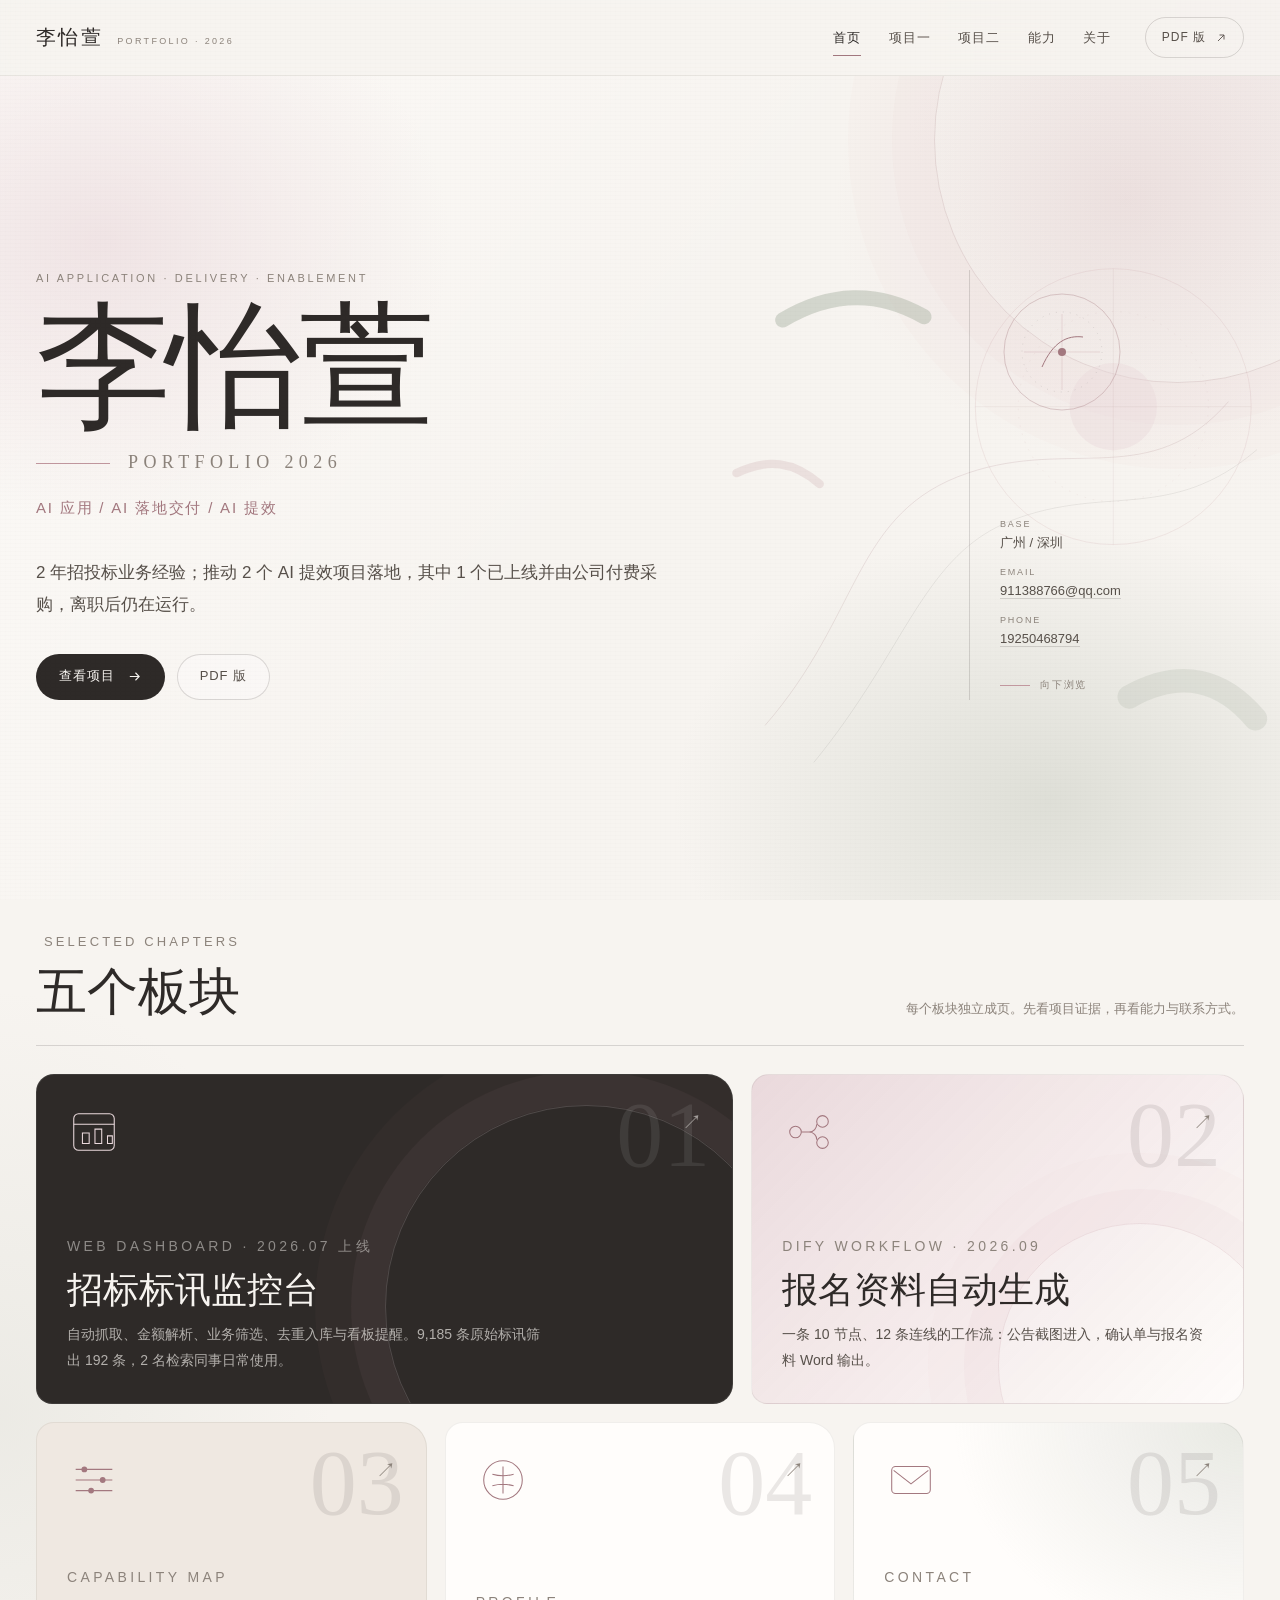
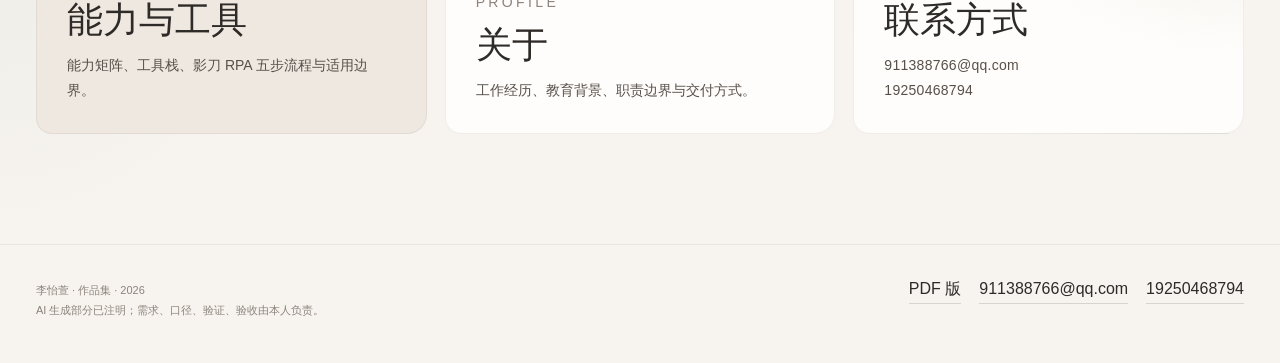
==== index.html @ 3e57e95d "视频优化并调整展示顺序；PDF 改为中性文件名" ====
<!DOCTYPE html>
<html lang="zh-CN">
<head>
<meta charset="utf-8">
<meta name="viewport" content="width=device-width, initial-scale=1">
<meta name="description" content="李怡萱 · AI 应用与落地交付作品集：招标标讯监控台、报名资料自动生成、能力与工具。">
<title>李怡萱 · 作品集 ｜ AI 应用 / 落地交付</title>
<link rel="stylesheet" href="assets/css/tokens.css">
<link rel="stylesheet" href="assets/css/site.css">
<script>document.documentElement.classList.add('js');</script>
</head>
<body data-page="home">
<a class="skip-link" href="#main">跳到正文</a>

<header class="site-header">
  <div class="shell header-inner">
    <a class="brand" href="index.html" aria-label="李怡萱作品集首页">
      <span class="brand-name">李怡萱</span>
      <span class="brand-meta">Portfolio · 2026</span>
    </a>
    <nav class="nav-links" aria-label="主导航">
      <a href="index.html" data-page="home" aria-current="page">首页</a>
      <a href="project-1.html" data-page="project-1">项目一</a>
      <a href="project-2.html" data-page="project-2">项目二</a>
      <a href="skills.html" data-page="skills">能力</a>
      <a href="about.html" data-page="about">关于</a>
    </nav>
    <a class="header-action" href="portfolio.pdf" target="_blank" rel="noopener">
      PDF 版
      <svg viewBox="0 0 16 16" fill="none" aria-hidden="true"><path d="M4 12 12 4M6 4h6v6" stroke="currentColor" stroke-width="1.2"/></svg>
    </a>
  </div>
</header>

<main id="main">
  <section class="home-hero">
    <div class="hero-wash" aria-hidden="true"></div>
    <div class="hero-art" aria-hidden="true">
      <svg viewBox="0 0 700 700" fill="none">
        <path d="M88 593C203 461 193 339 329 293C452 251 547 314 639 208" stroke="#A3787F" stroke-opacity=".23" stroke-width="1"/>
        <path d="M146 637C258 500 276 390 382 349C494 306 570 353 673 265" stroke="#2E2A28" stroke-opacity=".10" stroke-width="1"/>
        <circle cx="502" cy="214" r="164" stroke="#C2989F" stroke-opacity=".22" stroke-width="1"/>
        <circle cx="502" cy="214" r="113" stroke="#C2989F" stroke-opacity=".15" stroke-width="1" stroke-dasharray="2 8"/>
        <circle cx="502" cy="214" r="52" fill="#EAD9DC" fill-opacity=".48"/>
        <path d="M502 50V378M338 214H666" stroke="#A3787F" stroke-opacity=".13" stroke-width="1"/>
        <path d="M109 111C164 78 221 75 277 107" stroke="#B9BFB2" stroke-opacity=".62" stroke-width="18" stroke-linecap="round"/>
        <path d="M521 559C584 524 633 540 671 585" stroke="#B9BFB2" stroke-opacity=".33" stroke-width="28" stroke-linecap="round"/>
        <path d="M54 293C91 275 122 279 153 306" stroke="#C2989F" stroke-opacity=".24" stroke-width="10" stroke-linecap="round"/>
      </svg>
    </div>
    <div class="shell hero-grid">
      <div class="hero-copy reveal">
        <p class="eyebrow">AI Application · Delivery · Enablement</p>
        <h1 class="hero-name">李怡萱</h1>
        <p class="hero-name-en">Portfolio 2026</p>
        <p class="hero-role">AI 应用 / AI 落地交付 / AI 提效</p>
        <p class="hero-summary">2 年招投标业务经验；推动 2 个 AI 提效项目落地，其中 1 个已上线并由公司付费采购，离职后仍在运行。</p>
        <div class="btn-row hero-actions">
          <a class="btn btn--ink" href="project-1.html">
            查看项目
            <svg viewBox="0 0 16 16" fill="none" aria-hidden="true"><path d="M3 8h10M9 4l4 4-4 4" stroke="currentColor" stroke-width="1.15"/></svg>
          </a>
          <a class="btn btn--line" href="portfolio.pdf" target="_blank" rel="noopener">PDF 版</a>
        </div>
      </div>
      <aside class="hero-side reveal" aria-label="基本信息" style="--delay:120ms">
        <div class="hero-seal" aria-hidden="true">
          <svg viewBox="0 0 124 124" fill="none">
            <circle cx="62" cy="62" r="58" stroke="#A3787F" stroke-opacity=".35"/>
            <circle cx="62" cy="62" r="40" stroke="#2E2A28" stroke-opacity=".12" stroke-dasharray="1 6"/>
            <path d="M62 24v76M24 62h76" stroke="#C2989F" stroke-opacity=".28"/>
            <path d="M42 77c11-25 25-32 41-30" stroke="#A3787F" stroke-width="1"/>
            <circle cx="62" cy="62" r="4" fill="#A3787F"/>
          </svg>
        </div>
        <div class="hero-meta">
          <div><span>Base</span>广州 / 深圳</div>
          <div><span>Email</span><a href="mailto:911388766@qq.com">911388766@qq.com</a></div>
          <div><span>Phone</span><a href="tel:19250468794">19250468794</a></div>
        </div>
        <a class="scroll-cue" href="#chapters">向下浏览</a>
      </aside>
    </div>
  </section>

  <section class="chapter-index" id="chapters" aria-labelledby="chapters-title">
    <div class="shell">
      <header class="index-head reveal">
        <div>
          <p class="kicker">Selected chapters</p>
          <h2 id="chapters-title">五个板块</h2>
        </div>
        <p>每个板块独立成页。先看项目证据，再看能力与联系方式。</p>
      </header>
      <div class="chapter-grid">
        <a class="chapter chapter--p1 reveal" href="project-1.html">
          <span class="chapter-num" aria-hidden="true">01</span>
          <span class="chapter-shape" aria-hidden="true"></span>
          <div class="chapter-inner">
            <div class="chapter-top">
              <span class="chapter-icon" aria-hidden="true">
                <svg viewBox="0 0 56 56" fill="none"><rect x="7" y="9" width="42" height="38" rx="5" stroke="currentColor" stroke-width="1.1"/><path d="M7 20h42M16 29h7v11h-7zM29 25h7v15h-7zM42 32h5v8h-5z" stroke="currentColor" stroke-width="1.1"/></svg>
              </span>
              <span class="chapter-arrow" aria-hidden="true">↗</span>
            </div>
            <div class="chapter-copy">
              <p class="kicker">Web dashboard · 2026.07 上线</p>
              <h3>招标标讯监控台</h3>
              <p>自动抓取、金额解析、业务筛选、去重入库与看板提醒。9,185 条原始标讯筛出 192 条，2 名检索同事日常使用。</p>
            </div>
          </div>
        </a>

        <a class="chapter chapter--p2 reveal" href="project-2.html" style="--delay:70ms">
          <span class="chapter-num" aria-hidden="true">02</span>
          <span class="chapter-shape" aria-hidden="true"></span>
          <div class="chapter-inner">
            <div class="chapter-top">
              <span class="chapter-icon" aria-hidden="true">
                <svg viewBox="0 0 56 56" fill="none"><circle cx="14" cy="28" r="6" stroke="currentColor" stroke-width="1.1"/><circle cx="42" cy="17" r="6" stroke="currentColor" stroke-width="1.1"/><circle cx="42" cy="39" r="6" stroke="currentColor" stroke-width="1.1"/><path d="M20 28h8c5 0 8-4 8-8M28 28c5 0 8 4 8 8" stroke="currentColor" stroke-width="1.1"/></svg>
              </span>
              <span class="chapter-arrow" aria-hidden="true">↗</span>
            </div>
            <div class="chapter-copy">
              <p class="kicker">Dify workflow · 2026.09</p>
              <h3>报名资料自动生成</h3>
              <p>一条 10 节点、12 条连线的工作流：公告截图进入，确认单与报名资料 Word 输出。</p>
            </div>
          </div>
        </a>

        <a class="chapter chapter--skills reveal" href="skills.html" style="--delay:110ms">
          <span class="chapter-num" aria-hidden="true">03</span>
          <div class="chapter-inner">
            <div class="chapter-top">
              <span class="chapter-icon" aria-hidden="true">
                <svg viewBox="0 0 56 56" fill="none"><path d="M9 17h38M9 28h38M9 39h38" stroke="currentColor" stroke-width="1.1"/><circle cx="18" cy="17" r="3" fill="currentColor"/><circle cx="37" cy="28" r="3" fill="currentColor"/><circle cx="25" cy="39" r="3" fill="currentColor"/></svg>
              </span>
              <span class="chapter-arrow" aria-hidden="true">↗</span>
            </div>
            <div class="chapter-copy">
              <p class="kicker">Capability map</p>
              <h3>能力与工具</h3>
              <p>能力矩阵、工具栈、影刀 RPA 五步流程与适用边界。</p>
            </div>
          </div>
        </a>

        <a class="chapter chapter--about reveal" href="about.html" style="--delay:150ms">
          <span class="chapter-num" aria-hidden="true">04</span>
          <div class="chapter-inner">
            <div class="chapter-top">
              <span class="chapter-icon" aria-hidden="true">
                <svg viewBox="0 0 56 56" fill="none"><circle cx="28" cy="28" r="20" stroke="currentColor" stroke-width="1.1"/><path d="M28 14v28M17 22c7 2 15 2 22 0M17 34c7-2 15-2 22 0" stroke="currentColor" stroke-width="1.1"/></svg>
              </span>
              <span class="chapter-arrow" aria-hidden="true">↗</span>
            </div>
            <div class="chapter-copy">
              <p class="kicker">Profile</p>
              <h3>关于</h3>
              <p>工作经历、教育背景、职责边界与交付方式。</p>
            </div>
          </div>
        </a>

        <a class="chapter chapter--contact reveal" href="about.html#contact" style="--delay:190ms">
          <span class="chapter-num" aria-hidden="true">05</span>
          <div class="chapter-inner">
            <div class="chapter-top">
              <span class="chapter-icon" aria-hidden="true">
                <svg viewBox="0 0 56 56" fill="none"><rect x="8" y="14" width="40" height="28" rx="4" stroke="currentColor" stroke-width="1.1"/><path d="m10 18 18 14 18-14" stroke="currentColor" stroke-width="1.1"/></svg>
              </span>
              <span class="chapter-arrow" aria-hidden="true">↗</span>
            </div>
            <div class="chapter-copy">
              <p class="kicker">Contact</p>
              <h3>联系方式</h3>
              <p class="chapter-contact-line">911388766@qq.com<br>19250468794</p>
            </div>
          </div>
        </a>
      </div>
    </div>
  </section>
</main>

<footer class="site-footer">
  <div class="shell footer-inner">
    <div>
      <p>李怡萱 · 作品集 · 2026</p>
      <p>AI 生成部分已注明；需求、口径、验证、验收由本人负责。</p>
    </div>
    <div class="footer-links">
      <a href="portfolio.pdf" target="_blank" rel="noopener">PDF 版</a>
      <a href="mailto:911388766@qq.com">911388766@qq.com</a>
      <a href="tel:19250468794">19250468794</a>
    </div>
  </div>
</footer>

<script src="assets/js/site.js"></script>
</body>
</html>
---- assets/css/tokens.css ----
/* tokens.css · 设计令牌（打印层与网页层共用一份）-------------------------------
   极简文艺风：米白 / 奶咖底 ＋ 雾玫瑰点缀 ＋ 深炭灰正文（不用纯黑）
   零外部依赖：无外部字体、无外部图片、无 CDN
   ------------------------------------------------------------------------- */
:root{
  --paper:#F7F4F0;
  --paper-2:#EFE8E1;
  --card:#FFFDFB;
  --ink:#2E2A28;
  --ink-2:#57504A;
  --ink-3:#8C837B;
  --rose:#C2989F;          /* 灰粉 · 雾玫瑰 —— 全站唯一主色 */
  --rose-deep:#A3787F;
  --rose-soft:#EAD9DC;
  --rose-tint:rgba(194,152,159,.12);
  --sage:rgba(185,191,178,.65);
  --line:rgba(46,42,40,.16);
  --line-soft:rgba(46,42,40,.07);
  --serif:Georgia,"Times New Roman","Songti SC","SimSun",serif;
  --sans:"PingFang SC","Microsoft YaHei","Noto Sans SC","Hiragino Sans GB",sans-serif;
  --noise:none;
}
---- assets/css/site.css ----
/* site.css · 网页层（桌面优先：1440 基准；1920 / 1280 不崩；1024 起可读）
   与打印层共用 tokens.css；本文件只负责网页呈现，不改 PDF 版式。
   ------------------------------------------------------------------------- */
:root{
  --shell:1280px;
  --gutter:48px;
  --header-h:76px;
  --ease:cubic-bezier(.22,.61,.36,1);
}

*,
*::before,
*::after{ box-sizing:border-box; }
html{ scroll-behavior:smooth; scroll-padding-top:calc(var(--header-h) + 28px); }
body{
  margin:0; color:var(--ink); background:var(--paper);
  font-family:var(--sans); font-size:16px; line-height:1.75;
  -webkit-font-smoothing:antialiased; text-rendering:optimizeLegibility;
  background-image:
    radial-gradient(42% 36% at 100% 0%, rgba(234,217,220,.28), transparent 72%),
    radial-gradient(36% 30% at 0% 72%, rgba(185,191,178,.18), transparent 72%);
}
body::before{
  content:""; position:fixed; inset:0; z-index:90; pointer-events:none;
  background-image:repeating-linear-gradient(0deg,rgba(46,42,40,.018) 0 1px,transparent 1px 4px),repeating-linear-gradient(90deg,rgba(46,42,40,.012) 0 1px,transparent 1px 5px); opacity:.55;
}
::selection{ background:var(--rose-soft); color:var(--ink); }
img{ max-width:100%; display:block; }
a{ color:inherit; text-decoration:none; }
button{ font:inherit; }
h1,h2,h3,h4{ margin:0; font-family:var(--serif); font-weight:400; }
p{ margin:0; }
ul,ol{ margin:0; padding:0; list-style:none; }

.shell{ width:100%; max-width:var(--shell); margin:0 auto; padding:0 var(--gutter); }
.sr-only{
  position:absolute!important; width:1px; height:1px; padding:0; margin:-1px;
  overflow:hidden; clip:rect(0,0,0,0); white-space:nowrap; border:0;
}
.skip-link{
  position:fixed; left:20px; top:-80px; z-index:200; padding:12px 18px;
  background:var(--ink); color:var(--paper); border-radius:4px;
  transition:top .2s var(--ease);
}
.skip-link:focus{ top:16px; }
a:focus-visible,
button:focus-visible,
[tabindex]:focus-visible{
  outline:2px solid var(--rose-deep); outline-offset:4px; border-radius:3px;
}

/* 顶栏 ------------------------------------------------------------------ */
.site-header{
  position:sticky; top:0; z-index:60; height:var(--header-h);
  background:rgba(247,244,240,.78); backdrop-filter:blur(18px) saturate(130%);
  border-bottom:1px solid var(--line-soft);
}
.header-inner{ height:100%; display:flex; align-items:center; gap:34px; }
.brand{ display:flex; align-items:baseline; gap:14px; flex:none; }
.brand-name{ font-family:var(--serif); font-size:20px; letter-spacing:.12em; }
.brand-meta{ color:var(--ink-3); font-size:9px; letter-spacing:.26em; text-transform:uppercase; }
.nav-links{ display:flex; align-items:center; gap:28px; margin-left:auto; }
.nav-links a{
  position:relative; padding:25px 0 23px; color:var(--ink-2);
  font-size:13px; letter-spacing:.06em; transition:color .2s var(--ease);
}
.nav-links a::after{
  content:""; position:absolute; left:0; right:0; bottom:17px; height:1px;
  background:var(--rose-deep); transform:scaleX(0); transform-origin:left;
  transition:transform .25s var(--ease);
}
.nav-links a:hover,
.nav-links a[aria-current="page"]{ color:var(--ink); }
.nav-links a:hover::after,
.nav-links a[aria-current="page"]::after{ transform:scaleX(1); }
.header-action{
  flex:none; display:inline-flex; align-items:center; gap:9px;
  padding:9px 16px; border:1px solid var(--line); border-radius:999px;
  color:var(--ink-2); font-size:12px; letter-spacing:.08em;
  transition:border-color .2s var(--ease), color .2s var(--ease), background .2s var(--ease);
}
.header-action:hover{ color:var(--rose-deep); border-color:var(--rose); background:rgba(255,253,251,.66); }
.header-action svg{ width:12px; height:12px; }

/* 按钮与文字 ------------------------------------------------------------ */
.eyebrow,
.kicker{
  color:var(--ink-3); font-size:11px; line-height:1.5;
  letter-spacing:.24em; text-transform:uppercase;
}
.lead{ font-size:clamp(18px,1.55vw,22px); line-height:1.72; color:var(--ink-2); }
.body-copy{ color:var(--ink-2); font-size:16px; line-height:1.9; }
.body-copy + .body-copy{ margin-top:12px; }
.btn-row{ display:flex; flex-wrap:wrap; align-items:center; gap:12px; }
.btn{
  display:inline-flex; align-items:center; justify-content:center; gap:12px;
  min-height:46px; padding:0 22px; border:1px solid transparent; border-radius:999px;
  font-size:13px; letter-spacing:.07em; transition:transform .2s var(--ease), background .2s var(--ease), border-color .2s var(--ease), color .2s var(--ease);
}
.btn:hover{ transform:translateY(-2px); }
.btn--ink{ background:var(--ink); color:var(--paper); }
.btn--ink:hover{ background:#171412; }
.btn--line{ border-color:var(--line); color:var(--ink-2); background:rgba(255,253,251,.36); }
.btn--line:hover{ border-color:var(--rose); color:var(--rose-deep); background:var(--card); }
.btn svg{ width:15px; height:15px; }

/* 首页首屏 -------------------------------------------------------------- */
.home-hero{
  position:relative; min-height:calc(100vh - var(--header-h));
  display:flex; align-items:center; overflow:hidden; padding:64px 0 70px;
}
.hero-wash{
  position:absolute; inset:0; pointer-events:none;
  background:
    radial-gradient(40% 50% at 8% 20%, rgba(234,217,220,.65), transparent 68%),
    radial-gradient(30% 42% at 88% 15%, rgba(194,152,159,.19), transparent 76%),
    radial-gradient(42% 48% at 82% 88%, rgba(185,191,178,.40), transparent 70%),
    linear-gradient(125deg, rgba(255,253,251,.64), transparent 48%);
}
.hero-wash::after{
  content:""; position:absolute; width:38vw; height:38vw; min-width:420px; min-height:420px;
  right:-11vw; top:-14vw; border:1px solid rgba(163,120,127,.20); border-radius:50%;
  box-shadow:0 0 0 42px rgba(194,152,159,.045), 0 0 0 86px rgba(194,152,159,.026);
}
.hero-art{ position:absolute; right:0; bottom:0; width:46%; height:92%; pointer-events:none; opacity:.9; }
.hero-art svg{ width:100%; height:100%; overflow:visible; }
.hero-grid{
  position:relative; z-index:2; display:grid;
  grid-template-columns:minmax(0,1fr) 310px; gap:clamp(44px,7vw,108px); align-items:end;
}
.hero-copy{ max-width:820px; }
.hero-role{ margin-top:16px; color:var(--rose-deep); font-size:15px; letter-spacing:.12em; }
.hero-name{ margin-top:22px; font-size:clamp(88px,10.6vw,164px); line-height:.86; letter-spacing:-.035em; white-space:nowrap; }
.hero-name-en{ display:flex; align-items:center; gap:18px; margin-top:22px; color:var(--ink-3); font-family:var(--serif); font-size:18px; letter-spacing:.30em; text-transform:uppercase; }
.hero-name-en::before{ content:""; width:74px; height:1px; background:var(--rose); }
.hero-summary{ max-width:650px; margin-top:36px; font-size:17px; line-height:1.9; color:var(--ink-2); }
.hero-actions{ margin-top:32px; }
.hero-side{
  position:relative; align-self:stretch; min-height:410px;
  display:flex; flex-direction:column; justify-content:space-between;
  padding:10px 0 6px 30px; border-left:1px solid var(--line);
}
.hero-seal{ width:124px; height:124px; margin:10px 0 auto; }
.hero-seal svg{ width:100%; height:100%; }
.hero-meta{ margin-top:38px; display:grid; gap:11px; color:var(--ink-2); font-size:13px; line-height:1.6; }
.hero-meta span{ color:var(--ink-3); display:block; font-size:9px; letter-spacing:.20em; text-transform:uppercase; margin-bottom:2px; }
.hero-meta a{ border-bottom:1px solid var(--line); }
.hero-meta a:hover{ color:var(--rose-deep); border-color:var(--rose); }
.scroll-cue{ display:flex; align-items:center; gap:10px; margin-top:26px; color:var(--ink-3); font-size:10px; letter-spacing:.18em; }
.scroll-cue::before{ content:""; width:30px; height:1px; background:var(--rose); }
/* 首页板块入口 ---------------------------------------------------------- */
.chapter-index{ padding:30px 0 110px; }
.index-head{
  display:flex; justify-content:space-between; align-items:flex-end; gap:30px;
  padding-bottom:24px; border-bottom:1px solid var(--line); margin-bottom:28px;
}
.index-head h2{ margin-top:10px; font-size:clamp(34px,4vw,54px); line-height:1.12; }
.index-head p{ max-width:360px; color:var(--ink-3); font-size:13px; line-height:1.8; text-align:right; }
.chapter-grid{ display:grid; grid-template-columns:repeat(12,1fr); gap:18px; }
.chapter{
  position:relative; isolation:isolate; overflow:hidden; display:flex;
  min-height:250px; padding:30px; border:1px solid var(--line-soft); border-radius:18px 26px 20px 16px;
  background:var(--card); transition:transform .3s var(--ease), box-shadow .3s var(--ease), border-color .3s var(--ease);
}
.chapter:hover{ transform:translateY(-5px); box-shadow:0 28px 54px -38px rgba(46,42,40,.52); border-color:var(--line); }
.chapter--p1{ grid-column:span 7; min-height:330px; color:var(--paper); background:var(--ink); border-color:rgba(255,255,255,.08); }
.chapter--p2{ grid-column:span 5; min-height:330px; background:linear-gradient(135deg,var(--rose-soft),rgba(255,253,251,.82)); }
.chapter--skills{ grid-column:span 4; background:var(--paper-2); }
.chapter--about{ grid-column:span 4; background:var(--card); }
.chapter--contact{ grid-column:span 4; background:radial-gradient(120% 120% at 100% 0%, rgba(185,191,178,.32), transparent 62%),var(--card); }
.chapter-shape{ position:absolute; z-index:-1; right:-8%; bottom:-32%; width:58%; aspect-ratio:1; border:1px solid rgba(194,152,159,.22); border-radius:50%; box-shadow:0 0 0 34px rgba(194,152,159,.055),0 0 0 70px rgba(194,152,159,.026); }
.chapter--p1 .chapter-shape{ border-color:rgba(234,217,220,.18); }
.chapter-num{ position:absolute; right:22px; top:12px; color:rgba(46,42,40,.10); font-family:var(--serif); font-size:94px; line-height:1; }
.chapter--p1 .chapter-num{ color:rgba(247,244,240,.09); }
.chapter-inner{ position:relative; z-index:1; width:100%; display:flex; flex-direction:column; }
.chapter-top{ display:flex; justify-content:space-between; gap:20px; align-items:flex-start; }
.chapter-icon{ width:54px; height:54px; color:var(--rose-deep); }
.chapter--p1 .chapter-icon{ color:var(--rose-soft); }
.chapter-icon svg{ width:100%; height:100%; }
.chapter-arrow{ color:var(--ink-3); font-size:20px; transition:transform .25s var(--ease), color .25s var(--ease); }
.chapter:hover .chapter-arrow{ color:var(--rose-deep); transform:translate(3px,-3px); }
.chapter--p1 .chapter-arrow{ color:rgba(247,244,240,.55); }
.chapter--p1:hover .chapter-arrow{ color:var(--rose-soft); }
.chapter-copy{ margin-top:auto; padding-top:46px; max-width:510px; }
.chapter-copy .kicker{ color:var(--ink-3); }
.chapter--p1 .chapter-copy .kicker{ color:rgba(247,244,240,.48); }
.chapter-copy h3{ margin-top:10px; font-size:clamp(27px,2.8vw,42px); line-height:1.14; }
.chapter-copy p{ margin-top:12px; max-width:480px; color:var(--ink-2); font-size:14px; line-height:1.8; }
.chapter--p1 .chapter-copy p{ color:rgba(247,244,240,.66); }
.chapter-contact-line{ margin-top:14px; font-size:15px; font-variant-numeric:lining-nums tabular-nums; letter-spacing:.02em; }

/* 子页首屏 -------------------------------------------------------------- */
.page-hero{
  position:relative; overflow:hidden; padding:88px 0 76px;
  border-bottom:1px solid var(--line-soft);
}
.page-hero::before{
  content:""; position:absolute; inset:0; pointer-events:none;
  background:radial-gradient(36% 54% at 3% 0%, rgba(234,217,220,.48), transparent 72%),radial-gradient(32% 50% at 98% 98%, rgba(185,191,178,.31), transparent 72%);
}
.page-hero__inner{ position:relative; z-index:1; display:grid; grid-template-columns:116px minmax(0,1fr) 300px; gap:36px; align-items:end; }
.page-no{ color:var(--rose-deep); font-family:var(--serif); font-size:16px; letter-spacing:.16em; align-self:start; padding-top:12px; }
.page-no::after{ content:""; display:block; width:52px; height:1px; margin-top:16px; background:var(--rose); }
.page-hero h1{ margin-top:18px; font-size:clamp(56px,6.6vw,96px); line-height:.98; letter-spacing:-.025em; }
.page-hero .lead{ max-width:760px; margin-top:24px; }
.page-aside{ padding-left:24px; border-left:1px solid var(--line); }
.page-aside dt{ color:var(--ink-3); font-size:9px; letter-spacing:.18em; text-transform:uppercase; }
.page-aside dd{ margin:4px 0 18px; color:var(--ink-2); font-size:13px; line-height:1.65; }
.page-aside dd:last-child{ margin-bottom:0; }

/* 通用章节 -------------------------------------------------------------- */
.section{ position:relative; padding:86px 0; }
.section + .section{ border-top:1px solid var(--line-soft); }
.section--tint{ background:linear-gradient(180deg,rgba(239,232,225,.52),rgba(247,244,240,0)); }
.section-head{
  display:grid; grid-template-columns:110px minmax(0,1fr) minmax(240px,330px);
  gap:28px; align-items:end; padding-bottom:26px; margin-bottom:38px; border-bottom:1px solid var(--line);
}
.section-no{ color:var(--rose-deep); font-family:var(--serif); font-size:14px; letter-spacing:.16em; }
.section-head h2{ font-size:clamp(31px,3.2vw,46px); line-height:1.12; }
.section-head .section-note{ color:var(--ink-3); font-size:13px; line-height:1.8; }
.split{ display:grid; grid-template-columns:minmax(0,1.12fr) minmax(320px,.88fr); gap:clamp(34px,6vw,84px); align-items:start; }
.split--even{ grid-template-columns:1fr 1fr; }
.stack-lg > * + *{ margin-top:26px; }

/* 事实列表 / 角色卡 ----------------------------------------------------- */
.fact-list{ border-top:1px solid var(--line); }
.fact-row{ display:grid; grid-template-columns:104px minmax(0,1fr); gap:22px; padding:18px 0; border-bottom:1px solid var(--line-soft); }
.fact-row dt,.fact-row .k{ color:var(--ink-3); font-size:11px; letter-spacing:.14em; text-transform:uppercase; }
.fact-row dd,.fact-row .v{ margin:0; color:var(--ink-2); font-size:15px; line-height:1.8; }
.role-grid{ display:grid; grid-template-columns:repeat(4,1fr); gap:14px; margin-top:42px; }
.role-card{
  min-height:208px; padding:23px 22px; border:1px solid rgba(194,152,159,.24);
  border-radius:14px 20px 16px 12px; background:linear-gradient(155deg,rgba(234,217,220,.46),rgba(255,253,251,.74));
}
.role-card:nth-child(even){ border-radius:20px 12px 14px 18px; }
.role-no{ color:var(--rose-deep); font-family:var(--serif); font-size:12px; letter-spacing:.16em; }
.role-card h3{ margin-top:28px; color:var(--rose-deep); font-family:var(--sans); font-size:15px; font-weight:500; letter-spacing:.04em; }
.role-card p{ margin-top:10px; color:var(--ink-2); font-size:13.5px; line-height:1.72; }

/* 24 小时分工 ----------------------------------------------------------- */
.daymap{ margin-top:38px; padding:28px 30px 24px; border:1px solid var(--line-soft); border-radius:16px; background:rgba(255,253,251,.66); }
.daymap-head{ display:flex; justify-content:space-between; gap:20px; align-items:baseline; }
.daymap-head h3{ font-size:24px; }
.daymap-head span{ color:var(--ink-3); font-size:12px; }
.day-scale{ display:grid; grid-template-columns:repeat(5,1fr); margin:20px 0 8px 94px; color:var(--ink-3); font-size:10px; letter-spacing:.08em; }
.day-scale span:last-child{ text-align:right; }
.day-row{ display:grid; grid-template-columns:74px minmax(0,1fr); gap:20px; align-items:center; margin-top:10px; }
.day-row label{ color:var(--ink-2); font-size:12px; letter-spacing:.08em; }
.day-track{
  position:relative; height:28px; border:1px solid var(--line-soft); border-radius:999px;
  background:rgba(239,232,225,.42); overflow:hidden;
}
.day-track--system{
  background-image:repeating-linear-gradient(to right,rgba(194,152,159,.58) 0 1px,transparent 1px calc(100% / 24));
  background-color:rgba(255,253,251,.68);
}
.manual-seg{ position:absolute; top:0; bottom:0; background:rgba(194,152,159,.55); border-left:1px solid var(--rose-deep); border-right:1px solid var(--rose-deep); }
.manual-seg.s1{ left:37.5%; width:4.167%; }
.manual-seg.s2{ left:54.167%; width:4.167%; }
.manual-seg.s3{ left:66.667%; width:4.167%; }
.spot{ position:absolute; right:7%; top:7px; bottom:7px; width:66px; border:1px dashed var(--rose-deep); border-radius:999px; background:rgba(255,253,251,.78); }
.spot::after{ content:"抽查"; position:absolute; inset:0; display:grid; place-items:center; color:var(--rose-deep); font-size:9px; letter-spacing:.1em; }
.day-caption{ display:flex; justify-content:space-between; gap:20px; margin:18px 0 0 94px; color:var(--ink-3); font-size:12px; line-height:1.7; }
/* 图片 / 架构图 --------------------------------------------------------- */
.figure{
  margin:0; padding:16px; border:1px solid var(--line-soft); border-radius:18px;
  background:rgba(255,253,251,.82); box-shadow:0 24px 54px -48px rgba(46,42,40,.5);
}
.figure img{ width:100%; height:auto; border-radius:10px; background:var(--paper-2); }
.figure figcaption{ display:flex; justify-content:space-between; gap:18px; padding:13px 6px 0; color:var(--ink-3); font-size:12px; line-height:1.7; }
.figure figcaption span:last-child{ flex:none; }
.figure--flush{ padding:0; overflow:hidden; }
.figure--flush img{ border-radius:0; }
.figure--flush figcaption{ padding:14px 18px; border-top:1px solid var(--line-soft); }
.io-grid{ display:grid; grid-template-columns:1fr 1fr; gap:18px; }
.io-grid .figure{ min-width:0; }
.io-grid .figure img{ min-height:158px; object-fit:contain; padding:20px; }
.io-grid .figure:first-child img{ background:linear-gradient(135deg,#f3efeb,#fffdfb); }
.io-grid .figure:last-child img{ background:linear-gradient(135deg,#f7eeee,#fffdfb); }

/* 数字 ------------------------------------------------------------------ */
.stat-band{ display:grid; grid-template-columns:repeat(4,1fr); gap:0 26px; }
.stat{ padding:22px 0 18px; border-top:1px solid var(--line); }
.stat b{ display:block; font-family:var(--serif); font-size:clamp(34px,4.4vw,56px); font-weight:400; line-height:1.08; letter-spacing:-.02em; }
.stat span{ display:block; margin-top:9px; color:var(--ink-3); font-size:12px; line-height:1.65; }
.funnel{
  display:grid; grid-template-columns:1fr auto 1fr auto 1fr; gap:16px; align-items:center;
  padding:28px 30px; border:1px solid var(--line-soft); border-radius:16px; background:var(--card);
}
.funnel-step{ min-width:0; }
.funnel-step b{ display:block; font-family:var(--serif); font-size:34px; font-weight:400; line-height:1.1; }
.funnel-step span{ display:block; margin-top:7px; color:var(--ink-3); font-size:11px; letter-spacing:.08em; }
.funnel-arrow{ color:var(--rose); font-size:22px; }
.rate-grid{ display:grid; grid-template-columns:repeat(3,1fr); gap:14px; margin-top:24px; }
.rate-card{ padding:24px; border:1px solid var(--line-soft); border-radius:14px; background:rgba(255,253,251,.62); }
.rate-card b{ display:block; font-family:var(--serif); font-size:42px; font-weight:400; line-height:1; }
.rate-card h3{ margin-top:12px; font-family:var(--sans); font-size:13px; font-weight:500; color:var(--rose-deep); }
.rate-card p{ margin-top:7px; color:var(--ink-3); font-size:12px; line-height:1.7; }
.rate-note{ margin-top:18px; padding-top:16px; border-top:1px solid var(--line-soft); color:var(--ink-3); font-size:12px; line-height:1.8; }

/* 取舍与故障 ------------------------------------------------------------ */
.decision{ display:grid; grid-template-columns:1fr 54px 1fr; gap:0; align-items:stretch; }
.decision-panel{ padding:26px 28px; border:1px solid var(--line-soft); border-radius:14px; background:var(--card); }
.decision-panel--muted{ background:rgba(239,232,225,.46); }
.decision-panel h3{ font-family:var(--sans); font-size:12px; font-weight:500; letter-spacing:.12em; color:var(--ink-3); text-transform:uppercase; }
.decision-panel p{ margin-top:12px; color:var(--ink-2); font-size:14px; line-height:1.8; }
.decision-arrow{ position:relative; display:grid; place-items:center; color:var(--rose-deep); font-size:22px; }
.decision-arrow::before{ content:""; position:absolute; left:0; right:0; top:50%; height:1px; background:var(--line); }
.decision-arrow span{ position:relative; background:var(--paper); padding:4px 0; }
.fault-table{ margin-top:30px; border-top:1px solid var(--line); }
.fault-row{ display:grid; grid-template-columns:.9fr 1.5fr; gap:26px; padding:18px 0; border-bottom:1px solid var(--line-soft); }
.fault-row--head{ color:var(--ink-3); font-size:10px; letter-spacing:.16em; text-transform:uppercase; }
.fault-row p{ margin:0; color:var(--ink-2); font-size:13.5px; line-height:1.75; }
.fault-row p:first-child{ color:var(--ink); }
.fault-table--three .fault-row{ grid-template-columns:.85fr 1.2fr 1.45fr; gap:20px; }
.fault-table--three .fault-row p{ font-size:12.5px; }
.boundary-note{ margin-top:24px; padding:17px 20px; border-left:2px solid var(--rose); background:linear-gradient(90deg,rgba(234,217,220,.28),transparent); color:var(--ink-3); font-size:12px; line-height:1.8; }

/* 工作流 ---------------------------------------------------------------- */
.flow-grid{ display:grid; grid-template-columns:repeat(5,1fr); gap:12px; }
.flow-step{ position:relative; min-height:136px; padding:20px 18px; border:1px solid var(--line-soft); border-radius:12px; background:rgba(255,253,251,.68); }
.flow-step::before{ content:""; position:absolute; left:18px; right:18px; top:0; height:2px; background:var(--rose); transform:scaleX(.24); transform-origin:left; }
.flow-step b{ display:block; color:var(--rose-deep); font-family:var(--serif); font-size:12px; letter-spacing:.13em; }
.flow-step h3{ margin-top:17px; font-family:var(--sans); font-size:13px; font-weight:500; line-height:1.55; }
.flow-step p{ margin-top:6px; color:var(--ink-3); font-size:11px; line-height:1.55; }
.flow-jump{ padding:8px 0 10px 20px; color:var(--rose-deep); font-size:11px; letter-spacing:.1em; }
.rule-line{ margin:24px 0 0; padding:18px 22px; border:1px solid rgba(194,152,159,.22); border-radius:999px; background:rgba(234,217,220,.22); color:var(--ink-2); font-family:var(--serif); font-size:19px; text-align:center; }
.rule-line b{ color:var(--rose-deep); font-weight:400; }

/* 知识库 / 设计点 ------------------------------------------------------- */
.kb-groups{ display:grid; grid-template-columns:1fr 1fr; gap:18px; }
.kb-panel{ padding:24px; border:1px solid var(--line-soft); border-radius:14px; background:var(--card); }
.kb-panel-head{ display:flex; justify-content:space-between; align-items:baseline; gap:20px; padding-bottom:14px; border-bottom:1px solid var(--line-soft); }
.kb-panel h3{ font-size:24px; }
.kb-panel b{ color:var(--rose-deep); font-family:var(--serif); font-size:30px; font-weight:400; }
.kb-list{ margin-top:14px; display:grid; gap:8px; }
.kb-list li{ display:grid; grid-template-columns:8px minmax(0,1fr); gap:10px; align-items:baseline; color:var(--ink-2); font-size:12px; line-height:1.55; }
.kb-list li::before{ content:""; width:4px; height:4px; margin-top:8px; border-radius:50%; background:var(--rose); }
.design-grid{ display:grid; grid-template-columns:1fr 1fr; gap:18px; margin-top:18px; }
.design-card{ padding:26px; border:1px solid var(--line-soft); border-radius:16px; background:linear-gradient(145deg,rgba(255,253,251,.9),rgba(239,232,225,.40)); }
.design-card .num{ color:var(--rose-soft); font-family:var(--serif); font-size:56px; line-height:.8; }
.design-card h3{ margin-top:18px; font-size:24px; }
.design-card p{ margin-top:12px; color:var(--ink-2); font-size:13px; line-height:1.8; }
/* 交付条件 / 边界 ------------------------------------------------------- */
.condition-grid{ display:grid; grid-template-columns:repeat(4,1fr); gap:14px; }
.condition{ padding:22px 20px; border:1px solid var(--line-soft); border-radius:14px; background:var(--card); }
.condition span{ display:inline-flex; align-items:center; justify-content:center; width:28px; height:28px; border:1px solid var(--line); border-radius:50%; color:var(--rose-deep); font-size:10px; }
.condition h3{ margin-top:28px; font-family:var(--sans); font-size:14px; font-weight:500; line-height:1.5; }
.condition p{ margin-top:8px; color:var(--ink-3); font-size:12px; line-height:1.7; }
.path-grid{ display:grid; grid-template-columns:1fr 1fr; gap:18px; margin-top:18px; }
.path-card{ padding:24px; border:1px solid var(--line-soft); border-radius:14px; background:rgba(255,253,251,.56); }
.path-card h3{ color:var(--rose-deep); font-family:var(--sans); font-size:12px; font-weight:500; letter-spacing:.12em; }
.path-card p{ margin-top:10px; color:var(--ink-2); font-size:13px; line-height:1.8; }

/* 能力矩阵 / 工具 ------------------------------------------------------- */
.matrix-wrap{ overflow-x:auto; }
.matrix{ width:100%; border-collapse:collapse; min-width:680px; }
.matrix th,.matrix td{ padding:16px 14px; border-bottom:1px solid var(--line-soft); text-align:center; }
.matrix th:first-child,.matrix td:first-child{ text-align:left; padding-left:0; }
.matrix thead th{ color:var(--ink-3); font-family:var(--sans); font-size:10px; font-weight:400; letter-spacing:.14em; text-transform:uppercase; border-top:1px solid var(--line); }
.matrix tbody th{ color:var(--ink-2); font-family:var(--sans); font-size:13px; font-weight:400; }
.dot{ display:inline-block; width:10px; height:10px; border-radius:50%; border:1px solid var(--line); }
.dot--on{ border-color:var(--rose-deep); background:var(--rose-deep); box-shadow:0 0 0 4px rgba(194,152,159,.12); }
.tool-cloud{ display:flex; flex-wrap:wrap; gap:9px; }
.tool-chip{ padding:8px 14px; border:1px solid var(--line-soft); border-radius:999px; background:rgba(255,253,251,.62); color:var(--ink-2); font-size:12px; }
.tool-chip b{ color:var(--ink); font-weight:500; }

/* 影刀 / 表格示意 ------------------------------------------------------- */
.rpa-flow{ display:grid; grid-template-columns:repeat(5,1fr); gap:10px; margin-top:28px; }
.rpa-step{ position:relative; padding:20px 16px 18px; border-top:1px solid var(--rose); background:linear-gradient(180deg,rgba(234,217,220,.20),transparent); }
.rpa-step b{ color:var(--rose-deep); font-family:var(--serif); font-size:12px; }
.rpa-step h3{ margin-top:17px; font-family:var(--sans); font-size:13px; font-weight:500; line-height:1.55; }
.sheet-wrap{ padding:16px; border:1px solid var(--line-soft); border-radius:14px; background:var(--card); }
.sheet{ width:100%; border-collapse:collapse; table-layout:fixed; font-size:11px; }
.sheet th,.sheet td{ height:35px; padding:0 10px; border:1px solid var(--line-soft); text-align:left; }
.sheet th{ color:var(--ink-3); font-weight:400; letter-spacing:.06em; background:rgba(239,232,225,.45); }
.sheet td:first-child,.sheet th:first-child{ width:42px; text-align:center; color:var(--ink-3); }
.sheet td:nth-child(2){ width:32%; }
.sheet .bar{ display:block; width:72%; height:6px; border-radius:999px; background:rgba(46,42,40,.10); }
.sheet .bar--rose{ width:58%; background:rgba(194,152,159,.58); }
.sheet tr.is-hit td{ background:rgba(234,217,220,.23); }
.boundary-list{ border-top:1px solid var(--line); }
.boundary-item{ display:grid; grid-template-columns:110px minmax(0,1fr); gap:24px; padding:18px 0; border-bottom:1px solid var(--line-soft); }
.boundary-item b{ color:var(--rose-deep); font-family:var(--sans); font-size:12px; font-weight:500; }
.boundary-item p{ color:var(--ink-2); font-size:13px; line-height:1.75; }

/* 关于 / 联系 ----------------------------------------------------------- */
.statement{ font-family:var(--serif); font-size:clamp(34px,4.5vw,66px); line-height:1.28; letter-spacing:-.02em; max-width:980px; }
.statement em{ color:var(--rose-deep); font-style:normal; }
.timeline{ border-top:1px solid var(--line); }
.timeline-item{ display:grid; grid-template-columns:150px minmax(0,1fr); gap:30px; padding:24px 0; border-bottom:1px solid var(--line-soft); }
.timeline-item time{ color:var(--rose-deep); font-family:var(--serif); font-size:13px; letter-spacing:.08em; }
.timeline-item h3{ font-family:var(--sans); font-size:15px; font-weight:500; }
.timeline-item p{ margin-top:8px; color:var(--ink-2); font-size:13.5px; line-height:1.8; }
.contact-panel{
  position:relative; overflow:hidden; padding:clamp(34px,5vw,68px);
  border-radius:24px 36px 28px 20px; background:var(--ink); color:var(--paper);
}
.contact-panel::after{ content:""; position:absolute; width:46%; aspect-ratio:1; right:-10%; bottom:-50%; border:1px solid rgba(234,217,220,.16); border-radius:50%; box-shadow:0 0 0 40px rgba(234,217,220,.04),0 0 0 86px rgba(234,217,220,.02); }
.contact-panel .kicker{ color:rgba(247,244,240,.45); }
.contact-panel h2{ margin-top:14px; font-size:clamp(40px,5vw,68px); line-height:1.08; }
.contact-grid{ position:relative; z-index:1; display:grid; grid-template-columns:1fr 1fr; gap:32px; margin-top:46px; }
.contact-item span{ display:block; color:rgba(247,244,240,.42); font-size:9px; letter-spacing:.2em; text-transform:uppercase; }
.contact-item a,.contact-item strong{
  display:block; margin-top:8px; color:var(--paper); font-family:var(--sans);
  font-size:clamp(22px,2.5vw,36px); font-weight:400; line-height:1.4;
  font-variant-numeric:lining-nums tabular-nums; font-feature-settings:"lnum" 1,"tnum" 1;
  letter-spacing:.01em; overflow-wrap:anywhere;
}
.contact-item a{ border-bottom:1px solid rgba(247,244,240,.24); }
.contact-item a:hover{ color:var(--rose-soft); border-color:var(--rose-soft); }
.contact-foot{ position:relative; z-index:1; display:flex; justify-content:space-between; gap:24px; margin-top:50px; padding-top:20px; border-top:1px solid rgba(247,244,240,.16); color:rgba(247,244,240,.54); font-size:11px; line-height:1.7; }

/* 视频位 ---------------------------------------------------------------- */
.video-figure{ margin:0; }
.video-frame{
  position:relative; aspect-ratio:16/9; overflow:hidden; border:1px solid var(--line-soft);
  border-radius:18px; background:
    radial-gradient(50% 70% at 12% 4%, rgba(234,217,220,.70), transparent 70%),
    radial-gradient(48% 58% at 94% 94%, rgba(185,191,178,.38), transparent 72%),
    var(--paper-2);
}
.video-frame video{ width:100%; height:100%; display:block; object-fit:contain; background:#181513; }
.video-frame video[hidden]{ display:none; }
.video-fallback{
  position:absolute; inset:0; display:flex; flex-direction:column; align-items:center; justify-content:center;
  padding:28px; text-align:center;
}
.video-fallback[hidden]{ display:none; }
.video-ring{ width:58px; height:58px; margin-bottom:18px; border:1px solid rgba(163,120,127,.42); border-radius:50%; display:grid; place-items:center; color:var(--rose-deep); }
.video-ring svg{ width:18px; height:18px; margin-left:2px; }
.video-fallback h3{ font-size:26px; }
.video-fallback p{ max-width:520px; margin-top:9px; color:var(--ink-3); font-size:12px; line-height:1.75; }
.video-fallback code{ padding:2px 5px; border-radius:3px; background:rgba(46,42,40,.06); font-size:11px; }
.video-fallback .btn{ margin-top:18px; }
.video-fallback.is-loading .btn{ pointer-events:none; opacity:.58; }
.video-figure figcaption{ display:flex; justify-content:space-between; gap:18px; margin-top:12px; color:var(--ink-3); font-size:12px; line-height:1.7; }

/* 上下板块 -------------------------------------------------------------- */
.pager{ padding:64px 0 80px; }
.pager-grid{ display:grid; grid-template-columns:1fr 1fr; gap:18px; }
.pager-link{
  position:relative; min-height:128px; padding:26px 28px; border:1px solid var(--line-soft);
  border-radius:16px 22px 16px 12px; background:var(--card);
  transition:transform .25s var(--ease), box-shadow .25s var(--ease), border-color .25s var(--ease);
}
.pager-link:hover{ transform:translateY(-4px); box-shadow:0 24px 46px -38px rgba(46,42,40,.5); border-color:var(--line); }
.pager-link .dir{ display:block; color:var(--ink-3); font-size:10px; letter-spacing:.18em; }
.pager-link .t{ display:block; margin-top:24px; font-family:var(--serif); font-size:22px; line-height:1.3; }
.pager-link.next{ text-align:right; }
.pager-link::after{ content:"↗"; position:absolute; right:24px; top:26px; color:var(--rose-deep); }
.pager-link.prev::after{ content:"↖"; left:24px; right:auto; }

/* 页脚 ------------------------------------------------------------------ */
.site-footer{ padding:30px 0 42px; border-top:1px solid var(--line-soft); }
.footer-inner{ display:flex; justify-content:space-between; gap:24px; align-items:baseline; }
.footer-inner p{ color:var(--ink-3); font-size:11px; line-height:1.8; }
.footer-links{ display:flex; gap:18px; flex-wrap:wrap; }
.footer-links a{ border-bottom:1px solid var(--line); }
.footer-links a:hover{ color:var(--rose-deep); border-color:var(--rose); }

/* 入场动效 -------------------------------------------------------------- */
.js .reveal{ opacity:0; transform:translateY(16px); transition:opacity .58s var(--ease), transform .58s var(--ease); transition-delay:var(--delay,0ms); }
.js .reveal.is-visible{ opacity:1; transform:none; }

/* 响应式：只保证桌面各档不破版 ------------------------------------------ */
@media (max-width:1280px){
  :root{ --gutter:36px; }
  .page-hero__inner{ grid-template-columns:92px minmax(0,1fr) 250px; }
  .hero-grid{ grid-template-columns:minmax(0,1fr) 275px; }
}
@media (max-width:1120px){
  .header-action{ display:none; }
  .nav-links{ gap:20px; }
  .hero-grid{ grid-template-columns:1fr; align-items:start; gap:38px; }
  .hero-side{ min-height:0; display:grid; grid-template-columns:120px 1fr auto; gap:26px; align-items:center; padding:24px 0 0; border-left:0; border-top:1px solid var(--line); }
  .hero-seal{ width:90px; height:90px; margin:0; }
  .hero-meta{ margin:0; grid-template-columns:repeat(3,1fr); gap:16px; }
  .scroll-cue{ margin:0; }
  .page-hero__inner{ grid-template-columns:72px minmax(0,1fr); }
  .page-aside{ grid-column:2; display:grid; grid-template-columns:repeat(3,1fr); gap:20px; padding:20px 0 0; border-left:0; border-top:1px solid var(--line); }
  .page-aside dd{ margin-bottom:0; }
  .role-grid{ grid-template-columns:1fr 1fr; }
  .stat-band{ grid-template-columns:1fr 1fr; }
  .condition-grid{ grid-template-columns:1fr 1fr; }
  .section-head{ grid-template-columns:70px minmax(0,1fr); }
  .section-head .section-note{ grid-column:2; }
  .fault-table--three .fault-row{ grid-template-columns:1fr 1fr; }
  .fault-table--three .fault-row p:last-child{ grid-column:1 / -1; }
}
@media (max-width:1024px){
  :root{ --gutter:28px; --header-h:68px; }
  .brand-meta{ display:none; }
  .nav-links{ gap:16px; }
  .nav-links a{ font-size:12px; }
  .home-hero{ min-height:0; padding:58px 0 66px; }
  .hero-art{ width:58%; opacity:.55; }
  .hero-name{ font-size:clamp(78px,12vw,126px); }
  .chapter--p1,.chapter--p2,.chapter--skills,.chapter--about,.chapter--contact{ grid-column:span 6; }
  .chapter--contact{ grid-column:span 12; min-height:210px; }
  .split,.split--even{ grid-template-columns:1fr; gap:34px; }
  .io-grid{ grid-template-columns:1fr; }
  .flow-grid{ grid-template-columns:repeat(3,1fr); }
  .rpa-flow{ grid-template-columns:repeat(3,1fr); }
  .design-grid,.kb-groups,.path-grid{ grid-template-columns:1fr; }
  .decision{ grid-template-columns:1fr; }
  .decision-arrow{ height:42px; }
  .decision-arrow::before{ left:50%; top:0; bottom:0; right:auto; width:1px; height:auto; }
  .decision-arrow span{ background:var(--paper); padding:0 5px; }
  .contact-grid{ grid-template-columns:1fr; gap:24px; }
  .contact-foot{ align-items:flex-start; flex-direction:column; }
}
@media (max-width:760px){
  .nav-links a:nth-child(n+5){ display:none; }
  .hero-name{ white-space:normal; }
  .hero-side{ grid-template-columns:1fr; }
  .hero-meta{ grid-template-columns:1fr 1fr; }
  .chapter-grid{ display:block; }
  .chapter{ min-height:240px; margin-bottom:14px; }
  .index-head{ display:block; }
  .index-head p{ margin-top:12px; text-align:left; }
  .page-hero__inner{ grid-template-columns:1fr; }
  .page-aside{ grid-column:1; grid-template-columns:1fr; }
  .section-head{ grid-template-columns:1fr; }
  .section-head .section-note{ grid-column:1; }
  .role-grid,.stat-band,.condition-grid{ grid-template-columns:1fr; }
  .funnel{ grid-template-columns:1fr; }
  .funnel-arrow{ transform:rotate(90deg); text-align:center; }
  .rate-grid{ grid-template-columns:1fr; }
  .flow-grid,.rpa-flow{ grid-template-columns:1fr 1fr; }
  .pager-grid{ grid-template-columns:1fr; }
  .footer-inner{ display:block; }
  .footer-links{ margin-top:8px; }
}
@media (prefers-reduced-motion:reduce){
  html{ scroll-behavior:auto; }
  *,*::before,*::after{ animation-duration:.001ms!important; animation-iteration-count:1!important; transition-duration:.001ms!important; }
  .js .reveal{ opacity:1; transform:none; }
}
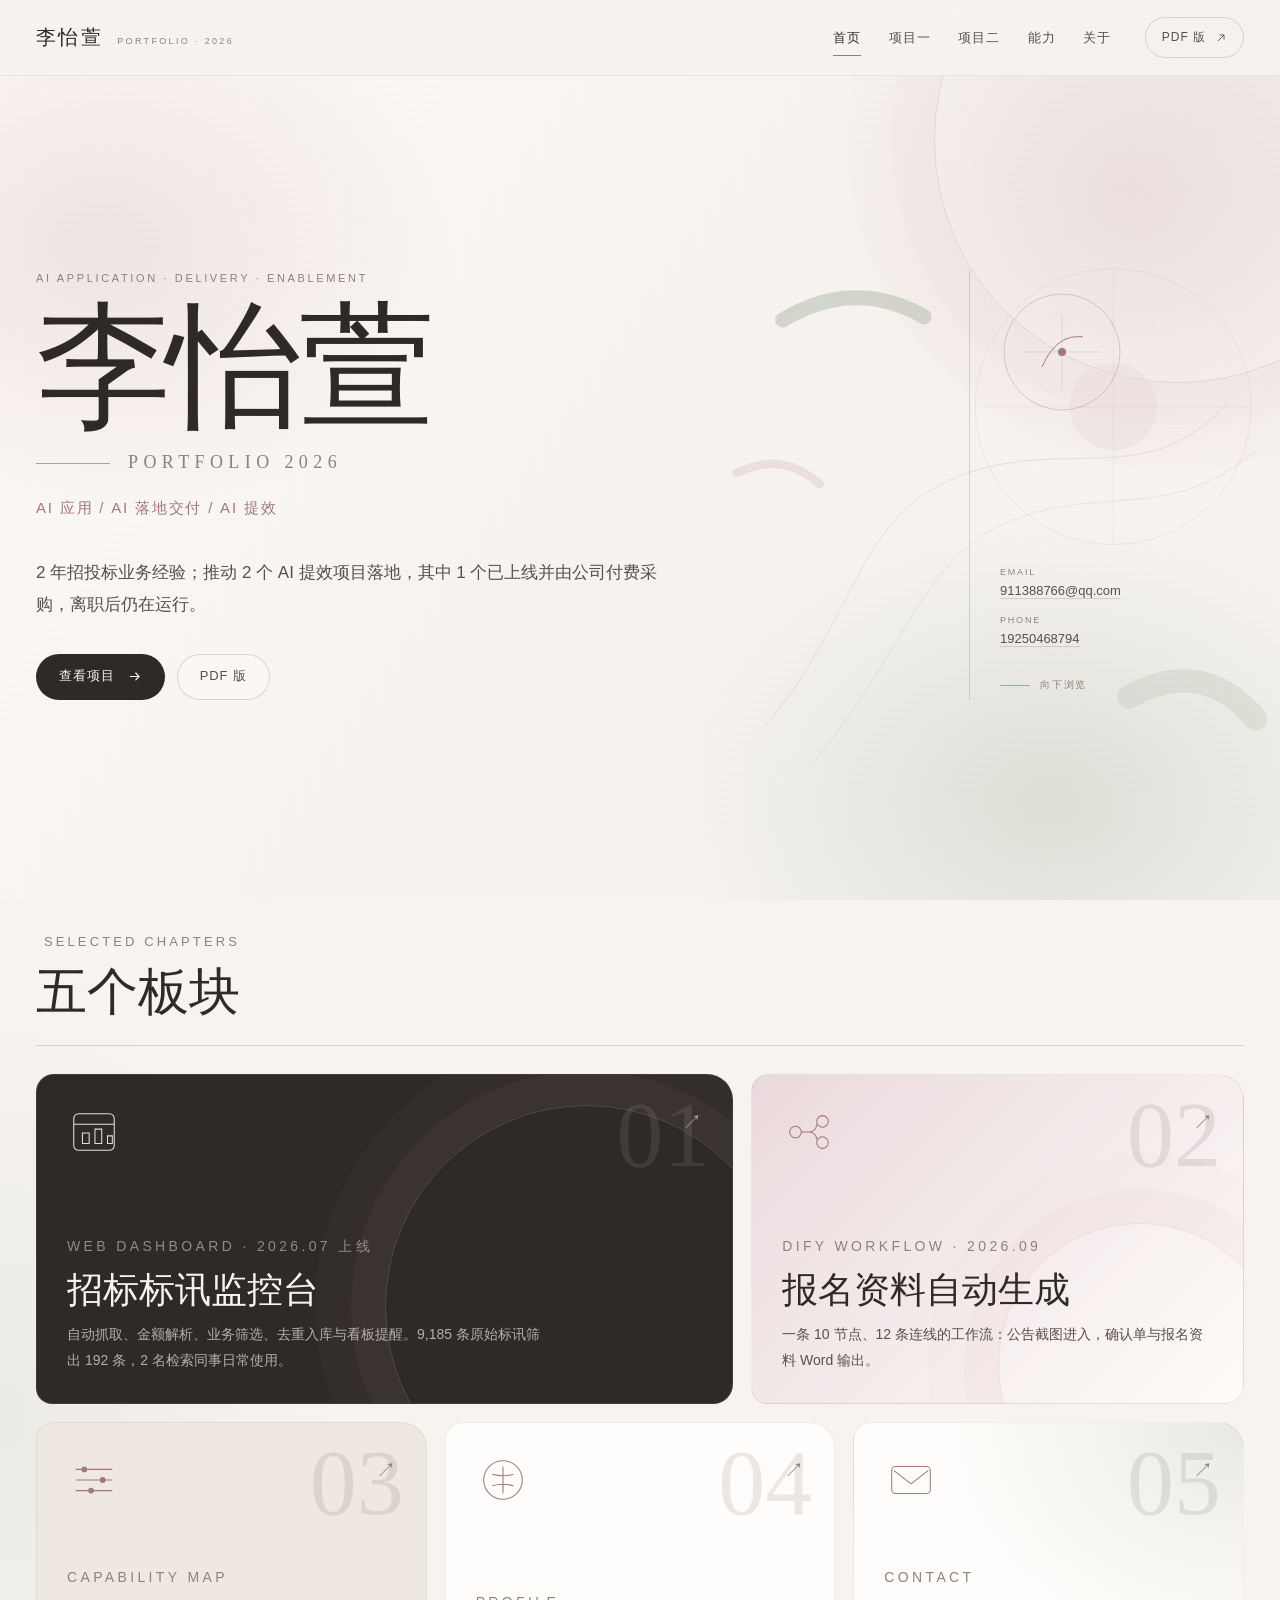
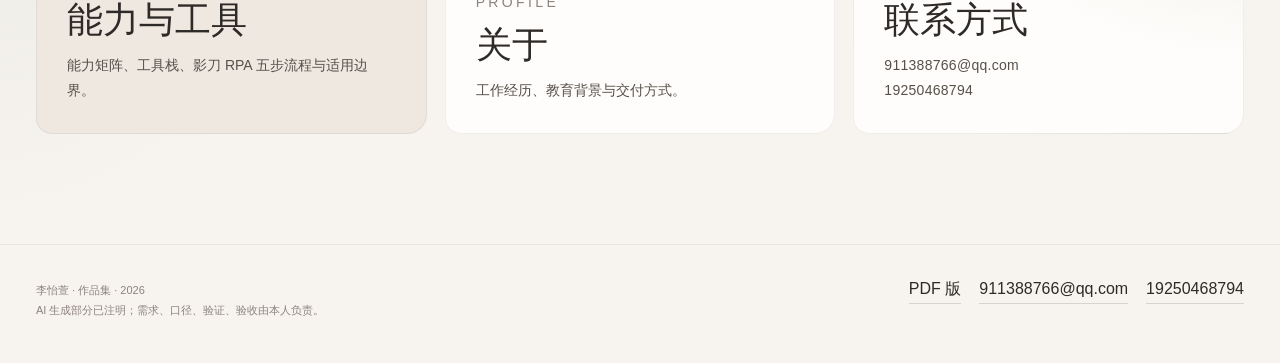
==== commit db073ac5: "项目页增加目录跳转；精简关于页与能力页" ====
--- a/index.html
+++ b/index.html
@@ -74,7 +74,6 @@
           </svg>
         </div>
         <div class="hero-meta">
-          <div><span>Base</span>广州 / 深圳</div>
           <div><span>Email</span><a href="mailto:911388766@qq.com">911388766@qq.com</a></div>
           <div><span>Phone</span><a href="tel:19250468794">19250468794</a></div>
         </div>
@@ -90,7 +89,6 @@
           <p class="kicker">Selected chapters</p>
           <h2 id="chapters-title">五个板块</h2>
         </div>
-        <p>每个板块独立成页。先看项目证据，再看能力与联系方式。</p>
       </header>
       <div class="chapter-grid">
         <a class="chapter chapter--p1 reveal" href="project-1.html">
@@ -158,7 +156,7 @@
             <div class="chapter-copy">
               <p class="kicker">Profile</p>
               <h3>关于</h3>
-              <p>工作经历、教育背景、职责边界与交付方式。</p>
+              <p>工作经历、教育背景与交付方式。</p>
             </div>
           </div>
         </a>
--- a/assets/css/site.css
+++ b/assets/css/site.css
@@ -464,6 +464,54 @@
 .js .reveal{ opacity:0; transform:translateY(16px); transition:opacity .58s var(--ease), transform .58s var(--ease); transition-delay:var(--delay,0ms); }
 .js .reveal.is-visible{ opacity:1; transform:none; }
 
+/* 项目页目录 ------------------------------------------------------------ */
+.section-head--compact{ grid-template-columns:110px minmax(0,1fr); }
+.section h2[id]{ scroll-margin-top:64px; }
+.section-toc{
+  position:sticky; top:var(--header-h); z-index:55;
+  background:rgba(247,244,240,.88); backdrop-filter:blur(17px) saturate(125%);
+  border-bottom:1px solid var(--line-soft);
+}
+.section-toc__inner{
+  position:relative; display:flex; align-items:center; gap:28px; min-height:66px;
+}
+.section-toc__label{
+  flex:none; color:var(--ink-3); font-size:10px; letter-spacing:.22em;
+  text-transform:uppercase; white-space:nowrap;
+}
+.section-toc__label::after{
+  content:""; display:block; width:30px; height:1px; margin-top:8px;
+  background:linear-gradient(90deg,var(--rose),transparent);
+}
+.section-toc ol{
+  flex:1; min-width:0; display:flex; align-items:center; gap:4px;
+  overflow-x:auto; scrollbar-width:none;
+}
+.section-toc ol::-webkit-scrollbar{ display:none; }
+.section-toc a{
+  display:inline-flex; align-items:center; gap:8px; padding:9px 13px;
+  border:1px solid transparent; border-radius:999px; white-space:nowrap;
+  color:var(--ink-3); font-size:12px; letter-spacing:.02em;
+  transition:color .2s var(--ease), background .2s var(--ease), border-color .2s var(--ease), box-shadow .2s var(--ease);
+}
+.section-toc a span{
+  color:var(--rose-deep); font-family:var(--serif); font-size:10px;
+  letter-spacing:.12em; opacity:.72;
+}
+.section-toc a:hover{
+  color:var(--ink); background:rgba(255,253,251,.70); border-color:var(--line-soft);
+}
+.section-toc a.is-active{
+  color:var(--ink); background:var(--card); border-color:rgba(194,152,159,.32);
+  box-shadow:0 10px 24px -22px rgba(46,42,40,.68);
+}
+.section-toc a.is-active span{ opacity:1; }
+.section-toc__progress{
+  position:absolute; left:0; bottom:-1px; width:0; height:2px;
+  background:linear-gradient(90deg,var(--rose-deep),rgba(194,152,159,.28));
+  box-shadow:0 0 10px rgba(194,152,159,.28);
+  transition:width .12s linear;
+}
 /* 响应式：只保证桌面各档不破版 ------------------------------------------ */
 @media (max-width:1280px){
   :root{ --gutter:36px; }
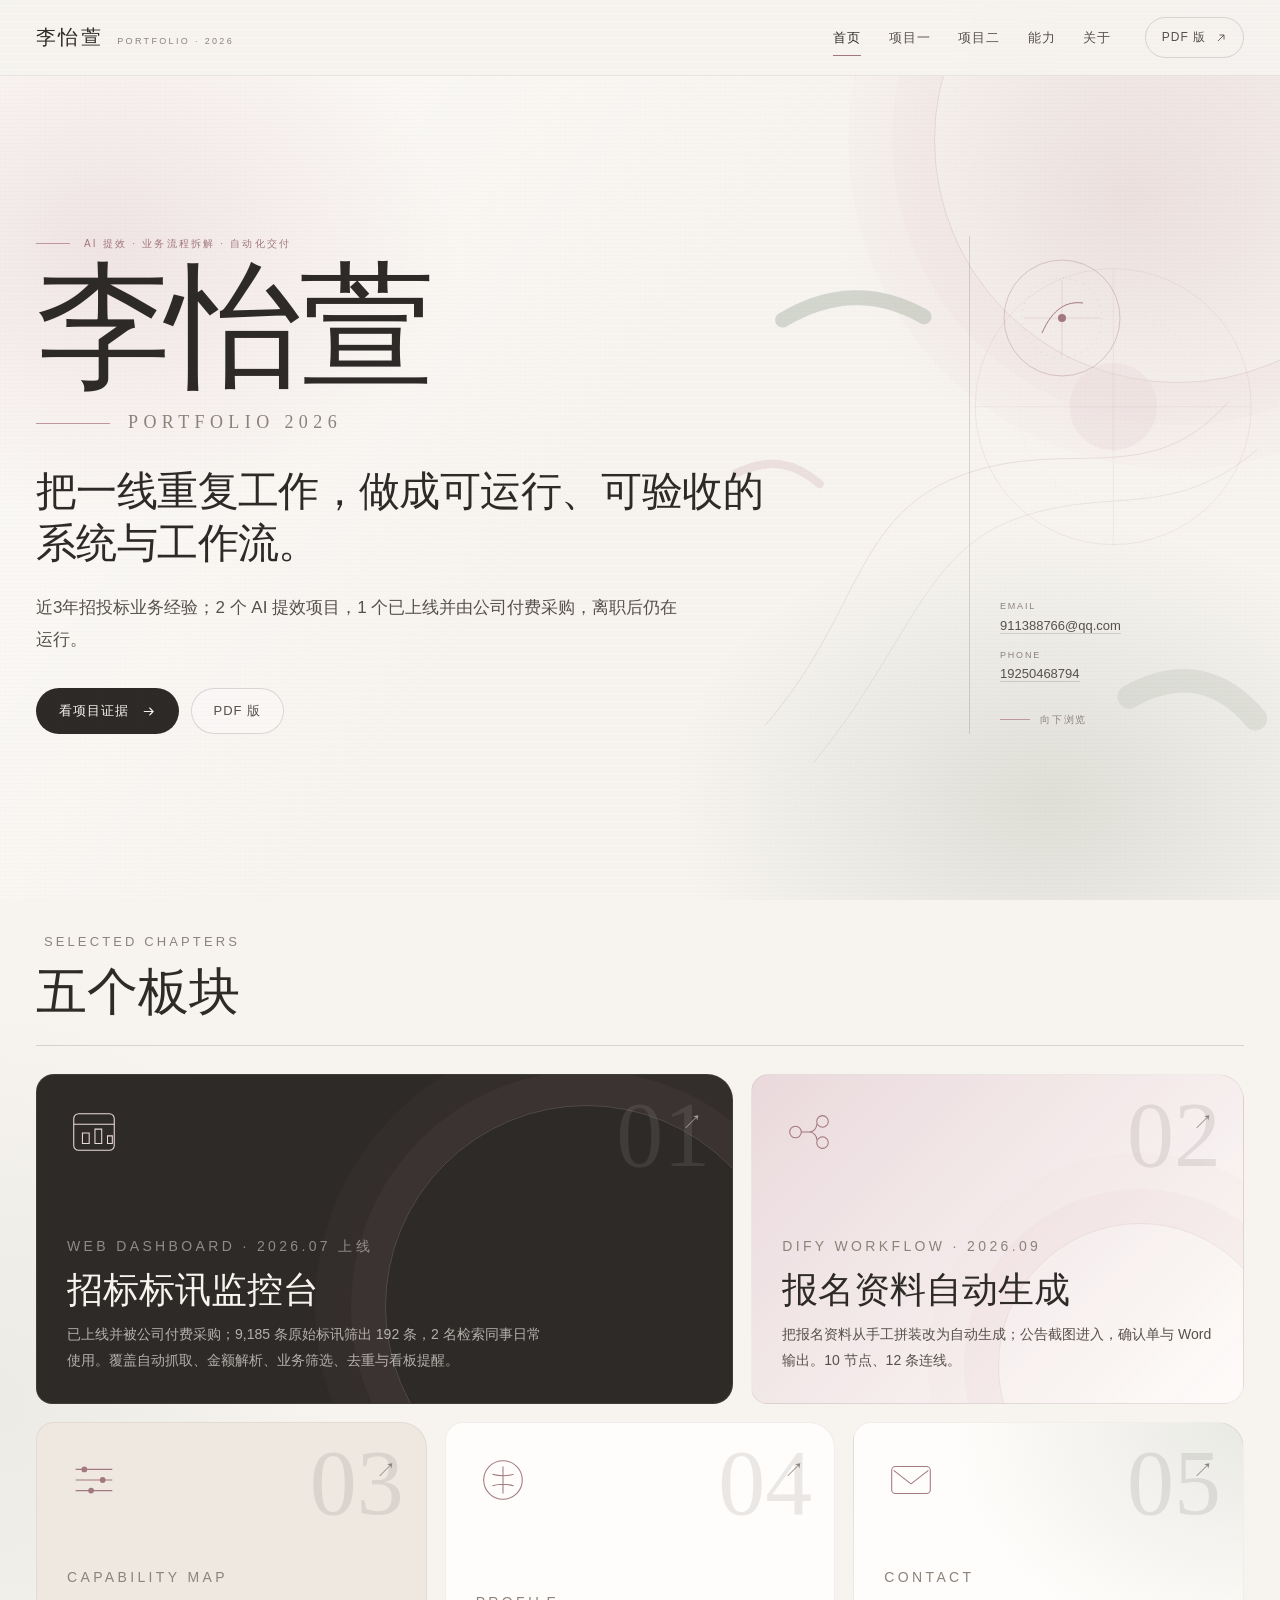
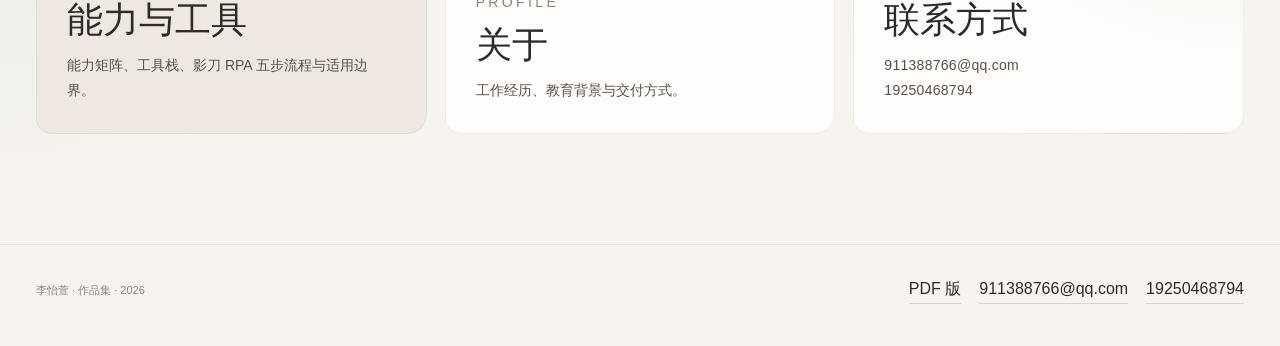
==== commit e77f0a3a: "恢复能力页结构并更新工具清单与经历" ====
--- a/index.html
+++ b/index.html
@@ -3,8 +3,8 @@
 <head>
 <meta charset="utf-8">
 <meta name="viewport" content="width=device-width, initial-scale=1">
-<meta name="description" content="李怡萱 · AI 应用与落地交付作品集：招标标讯监控台、报名资料自动生成、能力与工具。">
-<title>李怡萱 · 作品集 ｜ AI 应用 / 落地交付</title>
+<meta name="description" content="李怡萱 · 作品集：把一线重复工作做成可运行、可验收的系统与工作流。">
+<title>李怡萱 · 作品集</title>
 <link rel="stylesheet" href="assets/css/tokens.css">
 <link rel="stylesheet" href="assets/css/site.css">
 <script>document.documentElement.classList.add('js');</script>
@@ -50,14 +50,14 @@
     </div>
     <div class="shell hero-grid">
       <div class="hero-copy reveal">
-        <p class="eyebrow">AI Application · Delivery · Enablement</p>
+        <p class="hero-eyebrow">AI 提效 · 业务流程拆解 · 自动化交付</p>
         <h1 class="hero-name">李怡萱</h1>
         <p class="hero-name-en">Portfolio 2026</p>
-        <p class="hero-role">AI 应用 / AI 落地交付 / AI 提效</p>
-        <p class="hero-summary">2 年招投标业务经验；推动 2 个 AI 提效项目落地，其中 1 个已上线并由公司付费采购，离职后仍在运行。</p>
+        <p class="hero-claim">把一线重复工作，做成可运行、可验收的系统与工作流。</p>
+        <p class="hero-summary">近3年招投标业务经验；2 个 AI 提效项目，1 个已上线并由公司付费采购，离职后仍在运行。</p>
         <div class="btn-row hero-actions">
           <a class="btn btn--ink" href="project-1.html">
-            查看项目
+            看项目证据
             <svg viewBox="0 0 16 16" fill="none" aria-hidden="true"><path d="M3 8h10M9 4l4 4-4 4" stroke="currentColor" stroke-width="1.15"/></svg>
           </a>
           <a class="btn btn--line" href="portfolio.pdf" target="_blank" rel="noopener">PDF 版</a>
@@ -104,7 +104,7 @@
             <div class="chapter-copy">
               <p class="kicker">Web dashboard · 2026.07 上线</p>
               <h3>招标标讯监控台</h3>
-              <p>自动抓取、金额解析、业务筛选、去重入库与看板提醒。9,185 条原始标讯筛出 192 条，2 名检索同事日常使用。</p>
+              <p>已上线并被公司付费采购；9,185 条原始标讯筛出 192 条，2 名检索同事日常使用。覆盖自动抓取、金额解析、业务筛选、去重与看板提醒。</p>
             </div>
           </div>
         </a>
@@ -122,7 +122,7 @@
             <div class="chapter-copy">
               <p class="kicker">Dify workflow · 2026.09</p>
               <h3>报名资料自动生成</h3>
-              <p>一条 10 节点、12 条连线的工作流：公告截图进入，确认单与报名资料 Word 输出。</p>
+              <p>把报名资料从手工拼装改为自动生成；公告截图进入，确认单与 Word 输出。10 节点、12 条连线。</p>
             </div>
           </div>
         </a>
@@ -186,7 +186,7 @@
   <div class="shell footer-inner">
     <div>
       <p>李怡萱 · 作品集 · 2026</p>
-      <p>AI 生成部分已注明；需求、口径、验证、验收由本人负责。</p>
+
     </div>
     <div class="footer-links">
       <a href="portfolio.pdf" target="_blank" rel="noopener">PDF 版</a>
@@ -198,4 +198,4 @@
 
 <script src="assets/js/site.js"></script>
 </body>
-</html>+</html>
--- a/assets/css/site.css
+++ b/assets/css/site.css
@@ -129,11 +129,21 @@
   grid-template-columns:minmax(0,1fr) 310px; gap:clamp(44px,7vw,108px); align-items:end;
 }
 .hero-copy{ max-width:820px; }
-.hero-role{ margin-top:16px; color:var(--rose-deep); font-size:15px; letter-spacing:.12em; }
-.hero-name{ margin-top:22px; font-size:clamp(88px,10.6vw,164px); line-height:.86; letter-spacing:-.035em; white-space:nowrap; }
+.hero-eyebrow{
+  display:flex; align-items:center; gap:14px; margin-bottom:18px;
+  color:var(--rose-deep); font-size:10px; line-height:1.5;
+  letter-spacing:.22em; text-transform:uppercase;
+}
+.hero-eyebrow::before{ content:""; width:34px; height:1px; background:var(--rose); }
+.hero-name{ margin-top:0; font-size:clamp(88px,10.6vw,164px); line-height:.86; letter-spacing:-.035em; white-space:nowrap; }
 .hero-name-en{ display:flex; align-items:center; gap:18px; margin-top:22px; color:var(--ink-3); font-family:var(--serif); font-size:18px; letter-spacing:.30em; text-transform:uppercase; }
 .hero-name-en::before{ content:""; width:74px; height:1px; background:var(--rose); }
-.hero-summary{ max-width:650px; margin-top:36px; font-size:17px; line-height:1.9; color:var(--ink-2); }
+.hero-claim{
+  max-width:760px; margin-top:26px; font-family:var(--serif);
+  font-size:clamp(28px,3.2vw,44px); line-height:1.28; letter-spacing:-.015em;
+  color:var(--ink);
+}
+.hero-summary{ max-width:650px; margin-top:22px; font-size:17px; line-height:1.9; color:var(--ink-2); }
 .hero-actions{ margin-top:32px; }
 .hero-side{
   position:relative; align-self:stretch; min-height:410px;
@@ -219,6 +229,7 @@
 .section-no{ color:var(--rose-deep); font-family:var(--serif); font-size:14px; letter-spacing:.16em; }
 .section-head h2{ font-size:clamp(31px,3.2vw,46px); line-height:1.12; }
 .section-head .section-note{ color:var(--ink-3); font-size:13px; line-height:1.8; }
+.section-head--two{ grid-template-columns:110px minmax(0,1fr); }
 .split{ display:grid; grid-template-columns:minmax(0,1.12fr) minmax(320px,.88fr); gap:clamp(34px,6vw,84px); align-items:start; }
 .split--even{ grid-template-columns:1fr 1fr; }
 .stack-lg > * + *{ margin-top:26px; }
@@ -293,6 +304,7 @@
 .funnel-step span{ display:block; margin-top:7px; color:var(--ink-3); font-size:11px; letter-spacing:.08em; }
 .funnel-arrow{ color:var(--rose); font-size:22px; }
 .rate-grid{ display:grid; grid-template-columns:repeat(3,1fr); gap:14px; margin-top:24px; }
+.rate-grid--two{ grid-template-columns:repeat(2,1fr); }
 .rate-card{ padding:24px; border:1px solid var(--line-soft); border-radius:14px; background:rgba(255,253,251,.62); }
 .rate-card b{ display:block; font-family:var(--serif); font-size:42px; font-weight:400; line-height:1; }
 .rate-card h3{ margin-top:12px; font-family:var(--sans); font-size:13px; font-weight:500; color:var(--rose-deep); }
@@ -393,6 +405,30 @@
 .timeline-item time{ color:var(--rose-deep); font-family:var(--serif); font-size:13px; letter-spacing:.08em; }
 .timeline-item h3{ font-family:var(--sans); font-size:15px; font-weight:500; }
 .timeline-item p{ margin-top:8px; color:var(--ink-2); font-size:13.5px; line-height:1.8; }
+/* 工作方式 -------------------------------------------------------------- */
+.work-method{ margin-top:82px; padding-top:38px; border-top:1px solid var(--line); }
+.work-method__head{ display:grid; grid-template-columns:110px minmax(0,1fr) minmax(240px,330px); gap:28px; align-items:end; }
+.work-method__head .kicker{ align-self:start; padding-top:7px; }
+.work-method__head h3{ font-size:clamp(28px,3vw,42px); line-height:1.12; letter-spacing:-.015em; }
+.work-method__head > p:last-child{ color:var(--ink-3); font-size:13px; line-height:1.8; }
+.work-steps{ list-style:none; margin:34px 0 0; padding:0; display:grid; grid-template-columns:repeat(4,1fr); border-top:1px solid var(--line); border-bottom:1px solid var(--line); background:linear-gradient(180deg,rgba(234,217,220,.20),rgba(255,253,251,0)); }
+.work-step{ position:relative; min-height:228px; padding:24px 26px 28px; border-right:1px solid var(--line-soft); }
+.work-step:last-child{ border-right:0; }
+.work-step::after{ content:""; position:absolute; left:26px; bottom:0; width:0; height:2px; background:var(--rose); transition:width .24s var(--ease); }
+.work-step:hover::after{ width:48px; }
+.work-step__no{ display:block; color:var(--rose-deep); font-family:var(--serif); font-size:26px; line-height:1; letter-spacing:.08em; }
+.work-step h3{ margin-top:34px; font-family:var(--sans); font-size:16px; font-weight:500; letter-spacing:.04em; }
+.work-step p{ margin-top:10px; color:var(--ink-2); font-size:13.5px; line-height:1.8; }
+.proof{ margin-top:64px; }
+.proof-head{ display:grid; grid-template-columns:110px minmax(0,1fr); gap:28px; align-items:end; padding-bottom:16px; border-bottom:1px solid var(--line); }
+.proof-head .kicker{ padding-top:4px; }
+.proof-head h3{ font-size:clamp(24px,2.4vw,32px); line-height:1.2; }
+.proof-grid{ display:grid; grid-template-columns:repeat(3,1fr); }
+.proof-card{ padding:26px 30px 28px 0; }
+.proof-card + .proof-card{ padding-left:30px; border-left:1px solid var(--line-soft); }
+.proof-label{ color:var(--rose-deep); font-size:10px; letter-spacing:.18em; text-transform:uppercase; }
+.proof-card strong{ display:block; margin-top:16px; color:var(--ink); font-family:var(--serif); font-size:clamp(24px,2.5vw,32px); font-weight:400; line-height:1.25; letter-spacing:-.01em; }
+.proof-card p:last-child{ margin-top:10px; color:var(--ink-2); font-size:13px; line-height:1.75; }
 .contact-panel{
   position:relative; overflow:hidden; padding:clamp(34px,5vw,68px);
   border-radius:24px 36px 28px 20px; background:var(--ink); color:var(--paper);
@@ -548,6 +584,11 @@
   .chapter--p1,.chapter--p2,.chapter--skills,.chapter--about,.chapter--contact{ grid-column:span 6; }
   .chapter--contact{ grid-column:span 12; min-height:210px; }
   .split,.split--even{ grid-template-columns:1fr; gap:34px; }
+  .work-method__head{ grid-template-columns:70px minmax(0,1fr); }
+  .work-method__head > p:last-child{ grid-column:2; }
+  .work-steps{ grid-template-columns:1fr 1fr; }
+  .work-step:nth-child(2){ border-right:0; }
+  .work-step:nth-child(-n+2){ border-bottom:1px solid var(--line-soft); }
   .io-grid{ grid-template-columns:1fr; }
   .flow-grid{ grid-template-columns:repeat(3,1fr); }
   .rpa-flow{ grid-template-columns:repeat(3,1fr); }
@@ -578,6 +619,15 @@
   .rate-grid{ grid-template-columns:1fr; }
   .flow-grid,.rpa-flow{ grid-template-columns:1fr 1fr; }
   .pager-grid{ grid-template-columns:1fr; }
+  .work-method__head{ grid-template-columns:1fr; }
+  .work-method__head > p:last-child{ grid-column:1; }
+  .work-steps{ grid-template-columns:1fr; }
+  .work-step{ min-height:0; border-right:0; border-bottom:1px solid var(--line-soft); }
+  .work-step:last-child{ border-bottom:0; }
+  .proof-head{ grid-template-columns:1fr; gap:8px; }
+  .proof-grid{ grid-template-columns:1fr; }
+  .proof-card{ padding-right:0; }
+  .proof-card + .proof-card{ padding-left:0; border-left:0; border-top:1px solid var(--line-soft); }
   .footer-inner{ display:block; }
   .footer-links{ margin-top:8px; }
 }
@@ -585,4 +635,36 @@
   html{ scroll-behavior:auto; }
   *,*::before,*::after{ animation-duration:.001ms!important; animation-iteration-count:1!important; transition-duration:.001ms!important; }
   .js .reveal{ opacity:1; transform:none; }
-}+}
+
+/* 2026-10-26 · 经历明细 --------------- */
+.experience-list{
+  list-style:none; margin:12px 0 0; padding:0; display:grid; gap:6px;
+}
+.experience-list li{
+  position:relative; padding-left:14px;
+  color:var(--ink-2); font-size:13px; line-height:1.75;
+}
+.experience-list li::before{
+  content:""; position:absolute; left:0; top:.72em;
+  width:5px; height:5px; border-radius:50%;
+  background:var(--rose);
+}
+.experience-company{
+  display:flex; flex-wrap:wrap; align-items:baseline; gap:8px 12px;
+}
+.experience-company span{
+  font-size:11px; letter-spacing:.08em; color:var(--rose-deep);
+}
+.cert-row{
+  display:flex; flex-wrap:wrap; gap:8px; margin-top:10px;
+}
+.cert-chip{
+  display:inline-flex; align-items:center; padding:6px 10px;
+  border:1px solid var(--line-soft); border-radius:999px;
+  background:rgba(255,253,251,.58);
+  font-size:11.5px; color:var(--ink-2);
+}
+@media (max-width:720px){
+  .experience-list li{font-size:13px}
+}
